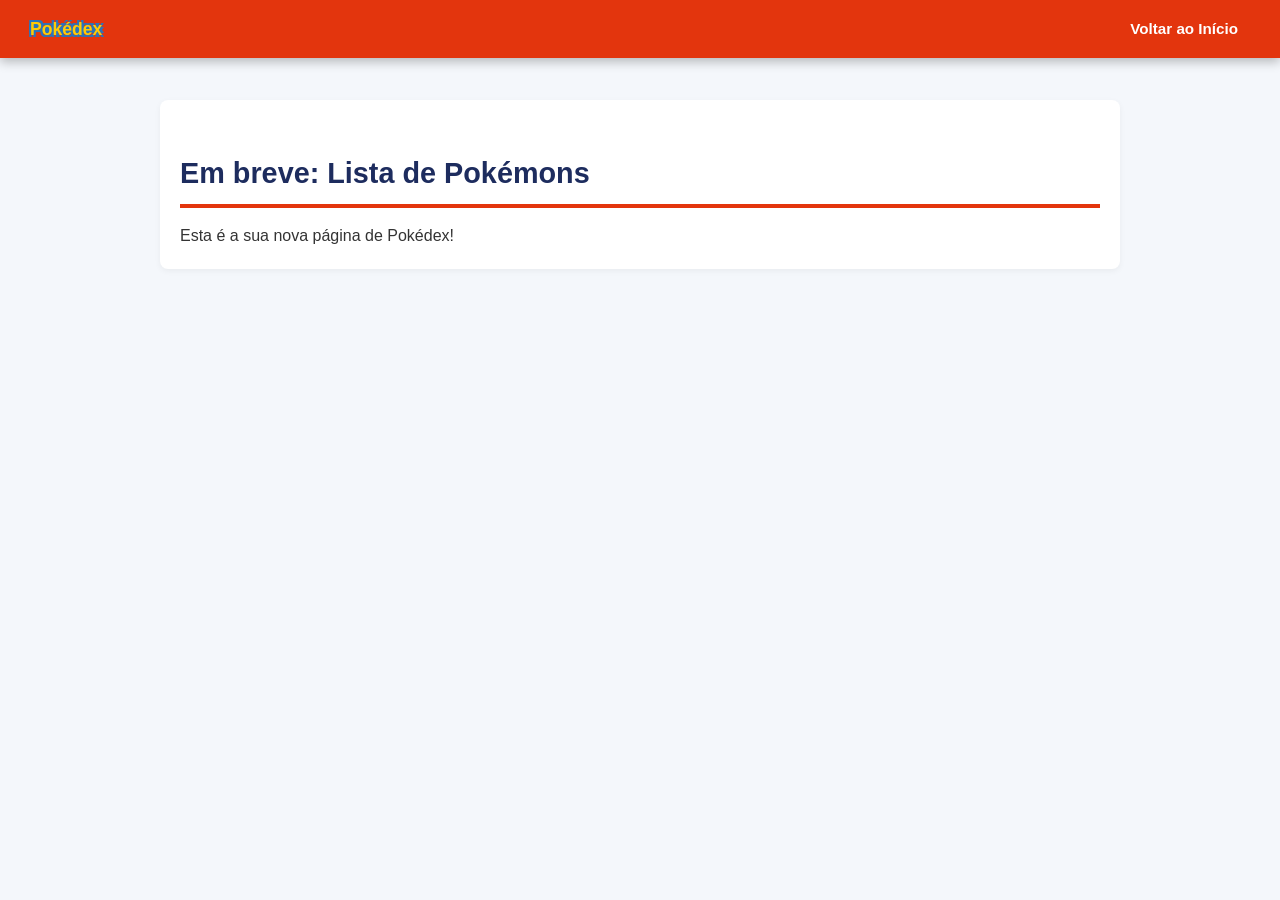
==== pokedex.html @ e389c00f "feat(pokedex): add main structure and navigation links to pokedex page" ====
<!DOCTYPE html>
<html lang="pt-BR">
<head>
  <meta charset="UTF-8">
  <meta name="viewport" content="width=device-width, initial-scale=1.0">
  <title>Pokédex - Mundo Pokémon</title>
  <link rel="stylesheet" href="css/styles.css"><!-- Usa o mesmo estilo CSS do seu site -->
</head>
<body>
  <header id="topo">
    <h1>Pokédex</h1>
    <nav>
      <ul>
        <!-- Link para voltar ao seu site principal -->
        <li><a href="index.html">Voltar ao Início</a></li>
      </ul>
    </nav>
  </header>

  <main>
    <section>
      <h2>Em breve: Lista de Pokémons</h2>
      <p>Esta é a sua nova página de Pokédex!</p>
    </section>
  </main>
</body>
</html>
---- css/styles.css ----
/* ==========================================================================
   CONFIGURAÇÕES GLOBAIS E RESET
   ========================================================================== */

html {
  scroll-behavior: smooth; /* Faz a rolagem deslizar suavemente até a seção */
}

* {
  margin: 0;
  padding: 0;
  box-sizing: border-box;
}

body {
  font-family: 'Poppins', Arial, sans-serif;
  background-color: #f4f7fb;
  color: #333333;
  padding-top: 80px; /* Evita que a barra de navegação fixa cubra o conteúdo */
  line-height: 1.6;
}

main {
  max-width: 1000px;
  margin: 0 auto;
  padding: 20px;
}

/* ==========================================================================
   PASSO 1: BARRA DE NAVEGAÇÃO
   ========================================================================== */
header#topo {
  position: fixed;
  top: 0;
  left: 0;
  width: 100%;
  background-color: #e3350d; /* Vermelho clássico de Pokémon */
  display: flex;
  justify-content: space-between;
  align-items: center;
  padding: 15px 30px;
  box-shadow: 0 4px 10px rgba(0, 0, 0, 0.25);
  z-index: 1000;
}

header#topo nav ul {
  list-style: none;
  display: flex;
  gap: 20px;
}

header#topo nav ul li a {
  color: #ffffff;
  text-decoration: none;
  font-weight: 600;
  font-size: 0.95rem;
  padding: 6px 12px;
  border-radius: 4px;
  /* PASSO 6: Transição suave nos links */
  transition: background-color 0.3s ease, color 0.3s ease;
}

/* PASSO 4 & 6: Efeito Hover na navegação com transição */
header#topo nav ul li a:hover {
  background-color: #ffcb05; /* Amarelo Pokémon */
  color: #1d2c5e;
}

/* ==========================================================================
   PASSO 2: TÍTULO COM FONTE GRANDE E DESTACADA
   ========================================================================== */
header#topo h1 {
  font-family: 'Press Start 2P', cursive, sans-serif;
  font-size: 1.1rem;
  color: #ffcb05; /* Amarelo Pokémon */
  text-shadow: 2px 2px 0px #2a75bb, -2px -2px 0px #2a75bb, 2px -2px 0px #2a75bb, -2px 2px 0px #2a75bb; /* Contorno azul */
}

main h2 {
  font-family: 'Poppins', sans-serif;
  font-size: 1.8rem;
  color: #1d2c5e;
  border-bottom: 4px solid #e3350d;
  padding-bottom: 8px;
  margin-top: 30px;
  margin-bottom: 15px;
}

main h3 {
  color: #2a75bb;
  margin-top: 15px;
  margin-bottom: 10px;
}

/* ==========================================================================
   PASSO 3: IMAGENS RESPONSIVAS COM BORDA ARREDONDADA
   ========================================================================== */
img {
  max-width: 100%;
  height: auto;
  border-radius: 12px; /* Borda arredondada */
  box-shadow: 0 4px 8px rgba(0, 0, 0, 0.1);
  background-color: #ffffff;
  padding: 5px;
  /* PASSO 6: Transição suave ao passar o mouse na imagem */
  transition: transform 0.3s ease, box-shadow 0.3s ease;
}

/* PASSO 4: Hover leve nas imagens */
figure img:hover, table img:hover {
  transform: scale(1.05);
  box-shadow: 0 6px 12px rgba(0, 0, 0, 0.18);
}

figure {
  display: inline-block;
  text-align: center;
  margin: 15px 0;
}

figcaption {
  font-size: 0.85rem;
  color: #666;
  margin-top: 5px;
}

/* Estilização para Iframe de vídeo */
iframe {
  max-width: 100%;
  border-radius: 8px;
  box-shadow: 0 4px 8px rgba(0, 0, 0, 0.15);
}

/* ==========================================================================
   PASSO 4 & 6: BOTÕES COM HOVER E TRANSIÇÕES SUAVES
   ========================================================================== */
button, 
input[type="submit"] {
  background-color: #2a75bb; /* Azul Pokémon */
  color: #ffffff;
  font-family: 'Poppins', sans-serif;
  font-size: 1rem;
  font-weight: 600;
  border: none;
  padding: 10px 20px;
  border-radius: 6px;
  cursor: pointer;
  /* PASSO 6: Transição suave no botão */
  transition: background-color 0.3s ease, transform 0.2s ease, box-shadow 0.3s ease;
}

/* PASSO 4 & 6: Efeito Hover e Active nos Botões */
button:hover, 
input[type="submit"]:hover {
  background-color: #1d2c5e;
  transform: translateY(-2px);
  box-shadow: 0 4px 10px rgba(0, 0, 0, 0.2);
}

button:active, 
input[type="submit"]:active {
  transform: translateY(0);
}

/* Links em geral com transição */
a {
  color: #2a75bb;
  transition: color 0.3s ease;
}

a:hover {
  color: #e3350d;
}

/* ==========================================================================
   PASSO 5: RODAPÉ COM CONTATO E LINKS DE REDES SOCIAIS
   ========================================================================== */
footer {
  background-color: #1d2c5e; /* Azul escuro */
  color: #ffffff;
  padding: 30px 20px;
  margin-top: 50px;
  text-align: center;
}

footer hr {
  display: none; /* Oculta a linha padrão do HTML */
}

footer p {
  margin: 6px 0;
  font-size: 0.9rem;
}

footer a {
  color: #ffcb05;
  text-decoration: none;
  font-weight: 600;
}

footer a:hover {
  text-decoration: underline;
}

/* Estilização das Redes Sociais no Rodapé */
.redes-sociais {
  margin: 15px 0;
  display: flex;
  justify-content: center;
  gap: 15px;
}

.redes-sociais a {
  background-color: rgba(255, 255, 255, 0.1);
  padding: 8px 15px;
  border-radius: 20px;
  color: #ffffff;
  font-size: 0.85rem;
  transition: background-color 0.3s ease, transform 0.3s ease;
}

.redes-sociais a:hover {
  background-color: #ffcb05;
  color: #1d2c5e;
  transform: translateY(-3px);
}

/* ==========================================================================
   PASSO 7: CARROSSEL DE IMAGENS (CSS PURO)
   ========================================================================== */
/* Carrossel de 30 Imagens */
.carrossel-container {
  width: 100%;
  max-width: 500px;
  margin: 20px auto;
  overflow: hidden;
  border-radius: 12px;
  box-shadow: 0 4px 12px rgba(0, 0, 0, 0.2);
  position: relative;
}

.carrossel-slides {
  display: flex;
  width: 3000%; /* 3000% para suportar 30 imagens de 100% cada */
  animation: deslizarIniciais 60s infinite linear; /* Tempo de transição total: 60 segundos */
}

.carrossel-slides img {
  width: 3.3333%; /* 100% / 30 imagens */
  border-radius: 0;
  object-fit: cover;
}

/* Animação para rodar todas as 30 imagens */
@keyframes deslizarIniciais {
  0% { transform: translateX(0%); }
  100% { transform: translateX(-96.6666%); } /* Para na última imagem antes de reiniciar */
}
/* ==========================================================================
   ESTILOS COMPLEMENTARES DA PÁGINA (Tabelas, Formulários e Sections)
   ========================================================================== */
section, aside {
  background: #ffffff;
  padding: 20px;
  border-radius: 8px;
  margin-bottom: 20px;
  box-shadow: 0 2px 6px rgba(0,0,0,0.05);
}

table {
  width: 100%;
  border-collapse: collapse;
  background-color: #fff;
  margin-top: 10px;
}

th, td {
  border: 1px solid #ddd;
  padding: 10px;
}

th {
  background-color: #2a75bb;
  color: white;
}

form p {
  margin-bottom: 12px;
}

input[type="text"],
input[type="email"],
select,
textarea {
  width: 100%;
  padding: 10px;
  border: 1px solid #ccc;
  border-radius: 6px;
  margin-top: 4px;
  font-family: inherit;
}
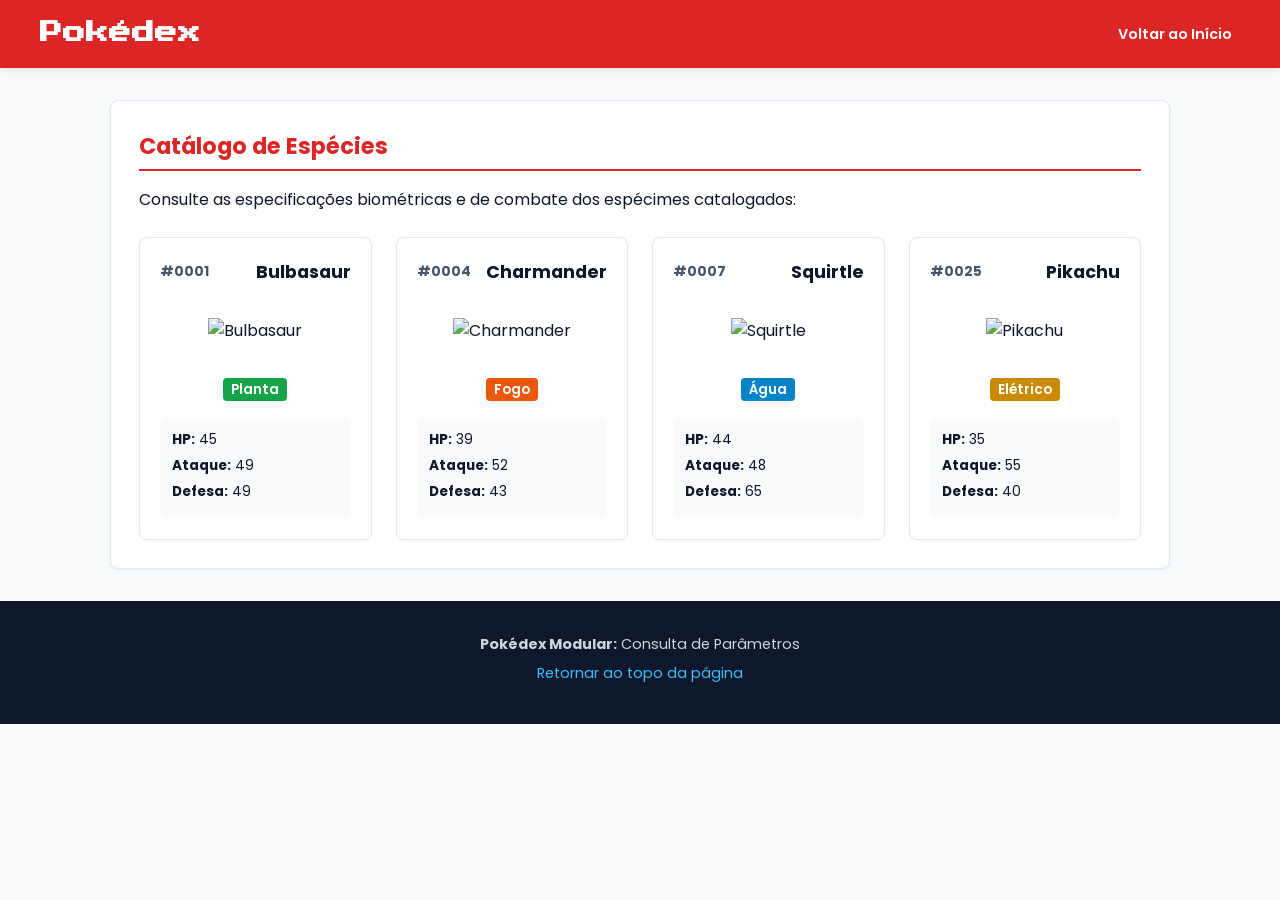
==== commit ea601353: "feat(pokedex): create responsive card grid with pokemon stats and badges" ====
--- a/pokedex.html
+++ b/pokedex.html
@@ -1,27 +1,133 @@
 <!DOCTYPE html>
 <html lang="pt-BR">
-<head>
-  <meta charset="UTF-8">
-  <meta name="viewport" content="width=device-width, initial-scale=1.0">
-  <title>Pokédex - Mundo Pokémon</title>
-  <link rel="stylesheet" href="css/styles.css"><!-- Usa o mesmo estilo CSS do seu site -->
-</head>
-<body>
-  <header id="topo">
-    <h1>Pokédex</h1>
-    <nav>
-      <ul>
-        <!-- Link para voltar ao seu site principal -->
-        <li><a href="index.html">Voltar ao Início</a></li>
-      </ul>
-    </nav>
-  </header>
+  <head>
+    <meta charset="UTF-8" />
+    <meta name="viewport" content="width=device-width, initial-scale=1.0" />
+    <title>Pokédex - Catálogo Técnico</title>
 
-  <main>
-    <section>
-      <h2>Em breve: Lista de Pokémons</h2>
-      <p>Esta é a sua nova página de Pokédex!</p>
-    </section>
-  </main>
-</body>
+    <!-- Google Fonts -->
+    <link rel="preconnect" href="https://fonts.googleapis.com" />
+    <link rel="preconnect" href="https://fonts.gstatic.com" crossorigin />
+    <link href="https://fonts.googleapis.com/css2?family=Poppins:wght@400;600;700&family=Press+Start+2P&display=swap" rel="stylesheet" />
+
+    <!-- CSS Integrado -->
+    <link rel="stylesheet" href="css/styles.css" />
+  </head>
+  <body>
+    <!-- Skip Link para Teclado -->
+    <a href="#pokedex-content" class="skip-link">Pular para a lista de Pokémons</a>
+
+    <!-- Header Semântico -->
+    <header id="topo">
+      <div class="header-container">
+        <h1>Pokédex</h1>
+        <nav aria-label="Navegação do catálogo">
+          <ul>
+            <li><a href="index.html">Voltar ao Início</a></li>
+          </ul>
+        </nav>
+      </div>
+    </header>
+
+    <!-- Conteúdo Principal -->
+    <main id="pokedex-content">
+      <section class="section-bloco">
+        <h2>Catálogo de Espécies</h2>
+        <p>Consulte as especificações biométricas e de combate dos espécimes catalogados:</p>
+
+        <!-- Grid de Cards Semânticos -->
+        <div class="pokedex-grid">
+          <!-- Bulbasaur -->
+          <article class="pokemon-card">
+            <header class="card-header">
+              <span class="pokemon-id">#0001</span>
+              <h3>Bulbasaur</h3>
+            </header>
+            <figure>
+              <img src="https://raw.githubusercontent.com/PokeAPI/sprites/master/sprites/pokemon/other/official-artwork/1.png" alt="Bulbasaur" width="140" height="140" loading="lazy" />
+            </figure>
+            <div class="card-body">
+              <div class="tags-container">
+                <span class="tipo-badge badge-grama">Planta</span>
+              </div>
+              <ul class="stats-list">
+                <li><strong>HP:</strong> 45</li>
+                <li><strong>Ataque:</strong> 49</li>
+                <li><strong>Defesa:</strong> 49</li>
+              </ul>
+            </div>
+          </article>
+
+          <!-- Charmander -->
+          <article class="pokemon-card">
+            <header class="card-header">
+              <span class="pokemon-id">#0004</span>
+              <h3>Charmander</h3>
+            </header>
+            <figure>
+              <img src="https://raw.githubusercontent.com/PokeAPI/sprites/master/sprites/pokemon/other/official-artwork/4.png" alt="Charmander" width="140" height="140" loading="lazy" />
+            </figure>
+            <div class="card-body">
+              <div class="tags-container">
+                <span class="tipo-badge badge-fogo">Fogo</span>
+              </div>
+              <ul class="stats-list">
+                <li><strong>HP:</strong> 39</li>
+                <li><strong>Ataque:</strong> 52</li>
+                <li><strong>Defesa:</strong> 43</li>
+              </ul>
+            </div>
+          </article>
+
+          <!-- Squirtle -->
+          <article class="pokemon-card">
+            <header class="card-header">
+              <span class="pokemon-id">#0007</span>
+              <h3>Squirtle</h3>
+            </header>
+            <figure>
+              <img src="https://raw.githubusercontent.com/PokeAPI/sprites/master/sprites/pokemon/other/official-artwork/7.png" alt="Squirtle" width="140" height="140" loading="lazy" />
+            </figure>
+            <div class="card-body">
+              <div class="tags-container">
+                <span class="tipo-badge badge-agua">Água</span>
+              </div>
+              <ul class="stats-list">
+                <li><strong>HP:</strong> 44</li>
+                <li><strong>Ataque:</strong> 48</li>
+                <li><strong>Defesa:</strong> 65</li>
+              </ul>
+            </div>
+          </article>
+
+          <!-- Pikachu -->
+          <article class="pokemon-card">
+            <header class="card-header">
+              <span class="pokemon-id">#0025</span>
+              <h3>Pikachu</h3>
+            </header>
+            <figure>
+              <img src="https://raw.githubusercontent.com/PokeAPI/sprites/master/sprites/pokemon/other/official-artwork/25.png" alt="Pikachu" width="140" height="140" loading="lazy" />
+            </figure>
+            <div class="card-body">
+              <div class="tags-container">
+                <span class="tipo-badge badge-eletrico">Elétrico</span>
+              </div>
+              <ul class="stats-list">
+                <li><strong>HP:</strong> 35</li>
+                <li><strong>Ataque:</strong> 55</li>
+                <li><strong>Defesa:</strong> 40</li>
+              </ul>
+            </div>
+          </article>
+        </div>
+      </section>
+    </main>
+
+    <!-- Rodapé -->
+    <footer>
+      <p><strong>Pokédex Modular:</strong> Consulta de Parâmetros</p>
+      <p><a href="#topo">Retornar ao topo da página</a></p>
+    </footer>
+  </body>
 </html>
--- a/css/styles.css
+++ b/css/styles.css
@@ -1,301 +1,490 @@
 /* ==========================================================================
-   CONFIGURAÇÕES GLOBAIS E RESET
-   ========================================================================== */
-
-html {
-  scroll-behavior: smooth; /* Faz a rolagem deslizar suavemente até a seção */
-}
-
-* {
+   1. DESIGN TOKENS & VARIÁVEIS CSS (WCAG 2.2 AA Compliance)
+   ========================================================================== */
+:root {
+  /* Paleta de Cores (Máximo 6 cores principais) */
+  --bg-body: #f8fafc;
+  --bg-surface: #ffffff;
+  --text-main: #0f172a;
+  --text-muted: #475569;
+  --primary: #dc2626;
+  --primary-hover: #b91c1c;
+  --focus-ring: #2563eb;
+  --border-color: #e2e8f0;
+
+  /* Cores de Tipos Pokémon */
+  --badge-grama: #16a34a;
+  --badge-fogo: #ea580c;
+  --badge-agua: #0284c7;
+  --badge-eletrico: #ca8a04;
+
+  /* Tipografia */
+  --font-base: 'Poppins', system-ui, -apple-system, sans-serif;
+  --font-pixel: 'Press Start 2P', monospace;
+
+  /* Espaçamentos e Formas */
+  --radius: 8px;
+  --transition: 0.2s ease-in-out;
+}
+
+/* ==========================================================================
+   2. RESET & REGRAS GLOBAIS
+   ========================================================================== */
+*, *::before, *::after {
+  box-sizing: border-box;
   margin: 0;
   padding: 0;
-  box-sizing: border-box;
 }
 
 body {
-  font-family: 'Poppins', Arial, sans-serif;
-  background-color: #f4f7fb;
-  color: #333333;
-  padding-top: 80px; /* Evita que a barra de navegação fixa cubra o conteúdo */
+  font-family: var(--font-base);
+  font-size: 1rem; /* 16px */
   line-height: 1.6;
-}
-
+  color: var(--text-main);
+  background-color: var(--bg-body);
+  text-align: left;
+}
+
+/* Skip Link para Usuários de Teclado (WCAG) */
+.skip-link {
+  position: absolute;
+  top: -40px;
+  left: 10px;
+  background: var(--primary);
+  color: #ffffff;
+  padding: 8px 16px;
+  z-index: 100;
+  text-decoration: none;
+  font-weight: 600;
+  border-radius: var(--radius);
+  transition: top 0.2s ease;
+}
+
+.skip-link:focus {
+  top: 10px;
+}
+
+/* Foco Visível Obrigatório */
+a:focus-visible,
+button:focus-visible,
+input:focus-visible,
+select:focus-visible,
+textarea:focus-visible,
+summary:focus-visible {
+  outline: 3px solid var(--focus-ring);
+  outline-offset: 2px;
+}
+
+/* ==========================================================================
+   3. CABEÇALHO & NAVEGAÇÃO
+   ========================================================================== */
+header#topo {
+  background-color: var(--primary);
+  color: #ffffff;
+  padding: 1rem 1.5rem;
+  position: sticky;
+  top: 0;
+  z-index: 50;
+  box-shadow: 0 2px 8px rgba(0, 0, 0, 0.1);
+}
+
+.header-container {
+  max-width: 1200px;
+  margin: 0 auto;
+  display: flex;
+  flex-direction: column;
+  align-items: center;
+  gap: 0.75rem;
+}
+
+header h1 {
+  font-family: var(--font-pixel);
+  font-size: 1.2rem;
+  text-align: center;
+  letter-spacing: 1px;
+}
+
+nav ul {
+  display: flex;
+  flex-wrap: wrap;
+  justify-content: center;
+  list-style: none;
+  gap: 1rem;
+}
+
+nav a {
+  color: #ffffff;
+  text-decoration: none;
+  font-weight: 600;
+  font-size: 0.9rem;
+  padding: 4px 8px;
+  border-radius: 4px;
+  transition: background-color var(--transition);
+}
+
+nav a:hover {
+  background-color: var(--primary-hover);
+}
+
+/* ==========================================================================
+   4. CONTEÚDO PRINCIPAL (MAIN & SEÇÕES)
+   ========================================================================== */
 main {
-  max-width: 1000px;
-  margin: 0 auto;
-  padding: 20px;
-}
-
-/* ==========================================================================
-   PASSO 1: BARRA DE NAVEGAÇÃO
-   ========================================================================== */
-header#topo {
-  position: fixed;
-  top: 0;
-  left: 0;
+  max-width: 1100px;
+  margin: 2rem auto;
+  padding: 0 1.25rem;
+  display: flex;
+  flex-direction: column;
+  gap: 2.5rem;
+}
+
+.section-bloco {
+  background: var(--bg-surface);
+  padding: 1.75rem;
+  border-radius: var(--radius);
+  border: 1px solid var(--border-color);
+  box-shadow: 0 1px 3px rgba(0, 0, 0, 0.05);
+}
+
+h2 {
+  font-size: 1.4rem;
+  margin-bottom: 1rem;
+  color: var(--primary);
+  border-bottom: 2px solid var(--primary);
+  padding-bottom: 0.3rem;
+}
+
+h3 {
+  font-size: 1.15rem;
+  margin: 1.25rem 0 0.5rem;
+  color: var(--text-main);
+}
+
+p {
+  margin-bottom: 0.75rem;
+  max-width: 75ch; /* Limite ideal de 45-90 caracteres por linha */
+}
+
+blockquote {
+  border-left: 4px solid var(--primary);
+  margin: 1rem 0;
+  padding: 0.5rem 1rem;
+  background-color: var(--bg-body);
+  font-style: italic;
+}
+
+code {
+  background: #e2e8f0;
+  padding: 2px 6px;
+  border-radius: 4px;
+  font-family: monospace;
+  font-size: 0.9em;
+}
+
+/* Carrossel */
+.section-carrossel {
+  background: var(--bg-surface);
+  padding: 1.5rem;
+  border-radius: var(--radius);
+  border: 1px solid var(--border-color);
+}
+
+.carrossel-container {
+  overflow-x: auto;
+  padding-bottom: 0.75rem;
+}
+
+.carrossel-slides {
+  display: flex;
+  gap: 1.25rem;
+  align-items: center;
+}
+
+.carrossel-slides img {
+  background: var(--bg-body);
+  border-radius: var(--radius);
+  border: 1px solid var(--border-color);
+  padding: 8px;
+  transition: transform var(--transition);
+}
+
+.carrossel-slides img:hover {
+  transform: scale(1.08);
+}
+
+/* Badges de Tipos */
+.tipo-badge {
+  color: #ffffff;
+  padding: 2px 8px;
+  border-radius: 4px;
+  font-size: 0.85rem;
+  font-weight: 600;
+}
+
+.badge-grama { background-color: var(--badge-grama); }
+.badge-fogo { background-color: var(--badge-fogo); }
+.badge-agua { background-color: var(--badge-agua); }
+.badge-eletrico { background-color: var(--badge-eletrico); }
+
+.destaque-marca {
+  color: var(--primary);
+}
+
+/* Figuras */
+figure {
+  margin: 1.5rem 0;
+  text-align: center;
+}
+
+figcaption {
+  font-size: 0.85rem;
+  color: var(--text-muted);
+  margin-top: 0.5rem;
+}
+
+/* ==========================================================================
+   5. TABELAS DE DADOS & DETAILS
+   ========================================================================== */
+details {
+  background: var(--bg-body);
+  border: 1px solid var(--border-color);
+  border-radius: var(--radius);
+  margin-bottom: 1rem;
+  overflow: hidden;
+}
+
+summary {
+  padding: 0.85rem 1.25rem;
+  font-weight: 600;
+  cursor: pointer;
+  background: #ffffff;
+  border-bottom: 1px solid transparent;
+}
+
+details[open] summary {
+  border-bottom: 1px solid var(--border-color);
+  color: var(--primary);
+}
+
+.tabela-pokemon {
   width: 100%;
-  background-color: #e3350d; /* Vermelho clássico de Pokémon */
+  border-collapse: collapse;
+  margin: 1rem 0;
+  text-align: center;
+}
+
+.tabela-pokemon caption {
+  font-weight: 600;
+  margin-bottom: 0.5rem;
+  color: var(--text-muted);
+}
+
+.tabela-pokemon th, 
+.tabela-pokemon td {
+  border: 1px solid var(--border-color);
+  padding: 0.75rem;
+  vertical-align: middle;
+}
+
+.tabela-pokemon th {
+  background-color: var(--primary);
+  color: #ffffff;
+  font-weight: 600;
+}
+
+.tabela-pokemon td {
+  background-color: #ffffff;
+}
+
+.video-container {
+  margin-top: 1.5rem;
+  display: flex;
+  flex-direction: column;
+  align-items: center;
+}
+
+.video-container iframe {
+  max-width: 100%;
+  border-radius: var(--radius);
+  border: none;
+}
+
+/* ==========================================================================
+   6. ASIDE & FORMULÁRIOS
+   ========================================================================== */
+.curiosidades-box {
+  background: #fef2f2;
+  border-left: 4px solid var(--primary);
+  padding: 1.25rem;
+  border-radius: var(--radius);
+}
+
+.formulario-treinador {
+  display: flex;
+  flex-direction: column;
+  gap: 1rem;
+  max-width: 500px;
+}
+
+.campo-form {
+  display: flex;
+  flex-direction: column;
+  gap: 0.35rem;
+}
+
+.campo-form label {
+  font-weight: 600;
+  font-size: 0.9rem;
+}
+
+.campo-form input,
+.campo-form select,
+.campo-form textarea {
+  width: 100%;
+  padding: 0.6rem;
+  border: 1px solid var(--border-color);
+  border-radius: var(--radius);
+  font-family: inherit;
+  font-size: 0.95rem;
+}
+
+.btn-primario {
+  background: var(--primary);
+  color: #ffffff;
+  border: none;
+  padding: 0.75rem 1.5rem;
+  font-weight: 600;
+  font-size: 1rem;
+  border-radius: var(--radius);
+  cursor: pointer;
+  transition: background-color var(--transition);
+  align-self: flex-start;
+}
+
+.btn-primario:hover {
+  background: var(--primary-hover);
+}
+
+/* ==========================================================================
+   7. RODAPÉ
+   ========================================================================== */
+footer {
+  background: #0f172a;
+  color: #cbd5e1;
+  padding: 2rem 1.25rem;
+  text-align: center;
+  font-size: 0.9rem;
+}
+
+footer p {
+  max-width: 100%;
+  margin-bottom: 0.4rem;
+}
+
+footer a {
+  color: #38bdf8;
+  text-decoration: none;
+}
+
+footer a:hover {
+  text-decoration: underline;
+}
+
+/* ==========================================================================
+   8. RESPONSIVIDADE (BREAKPOINTS)
+   ========================================================================== */
+@media (min-width: 768px) {
+  .header-container {
+    flex-direction: row;
+    justify-content: space-between;
+  }
+
+  header h1 {
+    font-size: 1.4rem;
+  }
+
+  .bloco-listas {
+    display: grid;
+    grid-template-columns: 1fr 1fr;
+    gap: 1.5rem;
+  }
+}
+/* ==========================================================================
+   9. GRID E CARDS DA POKÉDEX (pokedex.html)
+   ========================================================================== */
+.pokedex-grid {
+  display: grid;
+  grid-template-columns: 1fr;
+  gap: 1.5rem;
+  margin-top: 1.5rem;
+}
+
+@media (min-width: 640px) {
+  .pokedex-grid {
+    grid-template-columns: repeat(2, 1fr);
+  }
+}
+
+@media (min-width: 1024px) {
+  .pokedex-grid {
+    grid-template-columns: repeat(4, 1fr);
+  }
+}
+
+.pokemon-card {
+  background: var(--bg-surface);
+  border: 1px solid var(--border-color);
+  border-radius: var(--radius);
+  padding: 1.25rem;
+  display: flex;
+  flex-direction: column;
+  align-items: center;
+  text-align: center;
+  box-shadow: 0 1px 3px rgba(0, 0, 0, 0.05);
+  transition: transform var(--transition), box-shadow var(--transition);
+}
+
+.pokemon-card:hover {
+  transform: translateY(-4px);
+  box-shadow: 0 6px 12px rgba(0, 0, 0, 0.1);
+}
+
+.card-header {
+  width: 100%;
   display: flex;
   justify-content: space-between;
   align-items: center;
-  padding: 15px 30px;
-  box-shadow: 0 4px 10px rgba(0, 0, 0, 0.25);
-  z-index: 1000;
-}
-
-header#topo nav ul {
+  margin-bottom: 0.5rem;
+}
+
+.pokemon-id {
+  font-size: 0.85rem;
+  font-weight: 700;
+  color: var(--text-muted);
+}
+
+.card-header h3 {
+  margin: 0;
+  font-size: 1.1rem;
+}
+
+.card-body {
+  width: 100%;
+}
+
+.tags-container {
+  margin: 0.5rem 0 1rem;
+}
+
+.stats-list {
   list-style: none;
-  display: flex;
-  gap: 20px;
-}
-
-header#topo nav ul li a {
-  color: #ffffff;
-  text-decoration: none;
-  font-weight: 600;
-  font-size: 0.95rem;
-  padding: 6px 12px;
-  border-radius: 4px;
-  /* PASSO 6: Transição suave nos links */
-  transition: background-color 0.3s ease, color 0.3s ease;
-}
-
-/* PASSO 4 & 6: Efeito Hover na navegação com transição */
-header#topo nav ul li a:hover {
-  background-color: #ffcb05; /* Amarelo Pokémon */
-  color: #1d2c5e;
-}
-
-/* ==========================================================================
-   PASSO 2: TÍTULO COM FONTE GRANDE E DESTACADA
-   ========================================================================== */
-header#topo h1 {
-  font-family: 'Press Start 2P', cursive, sans-serif;
-  font-size: 1.1rem;
-  color: #ffcb05; /* Amarelo Pokémon */
-  text-shadow: 2px 2px 0px #2a75bb, -2px -2px 0px #2a75bb, 2px -2px 0px #2a75bb, -2px 2px 0px #2a75bb; /* Contorno azul */
-}
-
-main h2 {
-  font-family: 'Poppins', sans-serif;
-  font-size: 1.8rem;
-  color: #1d2c5e;
-  border-bottom: 4px solid #e3350d;
-  padding-bottom: 8px;
-  margin-top: 30px;
-  margin-bottom: 15px;
-}
-
-main h3 {
-  color: #2a75bb;
-  margin-top: 15px;
-  margin-bottom: 10px;
-}
-
-/* ==========================================================================
-   PASSO 3: IMAGENS RESPONSIVAS COM BORDA ARREDONDADA
-   ========================================================================== */
-img {
-  max-width: 100%;
-  height: auto;
-  border-radius: 12px; /* Borda arredondada */
-  box-shadow: 0 4px 8px rgba(0, 0, 0, 0.1);
-  background-color: #ffffff;
-  padding: 5px;
-  /* PASSO 6: Transição suave ao passar o mouse na imagem */
-  transition: transform 0.3s ease, box-shadow 0.3s ease;
-}
-
-/* PASSO 4: Hover leve nas imagens */
-figure img:hover, table img:hover {
-  transform: scale(1.05);
-  box-shadow: 0 6px 12px rgba(0, 0, 0, 0.18);
-}
-
-figure {
-  display: inline-block;
-  text-align: center;
-  margin: 15px 0;
-}
-
-figcaption {
+  background: var(--bg-body);
+  padding: 0.75rem;
+  border-radius: var(--radius);
   font-size: 0.85rem;
-  color: #666;
-  margin-top: 5px;
-}
-
-/* Estilização para Iframe de vídeo */
-iframe {
-  max-width: 100%;
-  border-radius: 8px;
-  box-shadow: 0 4px 8px rgba(0, 0, 0, 0.15);
-}
-
-/* ==========================================================================
-   PASSO 4 & 6: BOTÕES COM HOVER E TRANSIÇÕES SUAVES
-   ========================================================================== */
-button, 
-input[type="submit"] {
-  background-color: #2a75bb; /* Azul Pokémon */
-  color: #ffffff;
-  font-family: 'Poppins', sans-serif;
-  font-size: 1rem;
-  font-weight: 600;
-  border: none;
-  padding: 10px 20px;
-  border-radius: 6px;
-  cursor: pointer;
-  /* PASSO 6: Transição suave no botão */
-  transition: background-color 0.3s ease, transform 0.2s ease, box-shadow 0.3s ease;
-}
-
-/* PASSO 4 & 6: Efeito Hover e Active nos Botões */
-button:hover, 
-input[type="submit"]:hover {
-  background-color: #1d2c5e;
-  transform: translateY(-2px);
-  box-shadow: 0 4px 10px rgba(0, 0, 0, 0.2);
-}
-
-button:active, 
-input[type="submit"]:active {
-  transform: translateY(0);
-}
-
-/* Links em geral com transição */
-a {
-  color: #2a75bb;
-  transition: color 0.3s ease;
-}
-
-a:hover {
-  color: #e3350d;
-}
-
-/* ==========================================================================
-   PASSO 5: RODAPÉ COM CONTATO E LINKS DE REDES SOCIAIS
-   ========================================================================== */
-footer {
-  background-color: #1d2c5e; /* Azul escuro */
-  color: #ffffff;
-  padding: 30px 20px;
-  margin-top: 50px;
-  text-align: center;
-}
-
-footer hr {
-  display: none; /* Oculta a linha padrão do HTML */
-}
-
-footer p {
-  margin: 6px 0;
-  font-size: 0.9rem;
-}
-
-footer a {
-  color: #ffcb05;
-  text-decoration: none;
-  font-weight: 600;
-}
-
-footer a:hover {
-  text-decoration: underline;
-}
-
-/* Estilização das Redes Sociais no Rodapé */
-.redes-sociais {
-  margin: 15px 0;
-  display: flex;
-  justify-content: center;
-  gap: 15px;
-}
-
-.redes-sociais a {
-  background-color: rgba(255, 255, 255, 0.1);
-  padding: 8px 15px;
-  border-radius: 20px;
-  color: #ffffff;
-  font-size: 0.85rem;
-  transition: background-color 0.3s ease, transform 0.3s ease;
-}
-
-.redes-sociais a:hover {
-  background-color: #ffcb05;
-  color: #1d2c5e;
-  transform: translateY(-3px);
-}
-
-/* ==========================================================================
-   PASSO 7: CARROSSEL DE IMAGENS (CSS PURO)
-   ========================================================================== */
-/* Carrossel de 30 Imagens */
-.carrossel-container {
-  width: 100%;
-  max-width: 500px;
-  margin: 20px auto;
-  overflow: hidden;
-  border-radius: 12px;
-  box-shadow: 0 4px 12px rgba(0, 0, 0, 0.2);
-  position: relative;
-}
-
-.carrossel-slides {
-  display: flex;
-  width: 3000%; /* 3000% para suportar 30 imagens de 100% cada */
-  animation: deslizarIniciais 60s infinite linear; /* Tempo de transição total: 60 segundos */
-}
-
-.carrossel-slides img {
-  width: 3.3333%; /* 100% / 30 imagens */
-  border-radius: 0;
-  object-fit: cover;
-}
-
-/* Animação para rodar todas as 30 imagens */
-@keyframes deslizarIniciais {
-  0% { transform: translateX(0%); }
-  100% { transform: translateX(-96.6666%); } /* Para na última imagem antes de reiniciar */
-}
-/* ==========================================================================
-   ESTILOS COMPLEMENTARES DA PÁGINA (Tabelas, Formulários e Sections)
-   ========================================================================== */
-section, aside {
-  background: #ffffff;
-  padding: 20px;
-  border-radius: 8px;
-  margin-bottom: 20px;
-  box-shadow: 0 2px 6px rgba(0,0,0,0.05);
-}
-
-table {
-  width: 100%;
-  border-collapse: collapse;
-  background-color: #fff;
-  margin-top: 10px;
-}
-
-th, td {
-  border: 1px solid #ddd;
-  padding: 10px;
-}
-
-th {
-  background-color: #2a75bb;
-  color: white;
-}
-
-form p {
-  margin-bottom: 12px;
-}
-
-input[type="text"],
-input[type="email"],
-select,
-textarea {
-  width: 100%;
-  padding: 10px;
-  border: 1px solid #ccc;
-  border-radius: 6px;
-  margin-top: 4px;
-  font-family: inherit;
+  text-align: left;
+}
+
+.stats-list li {
+  margin-bottom: 0.25rem;
 }
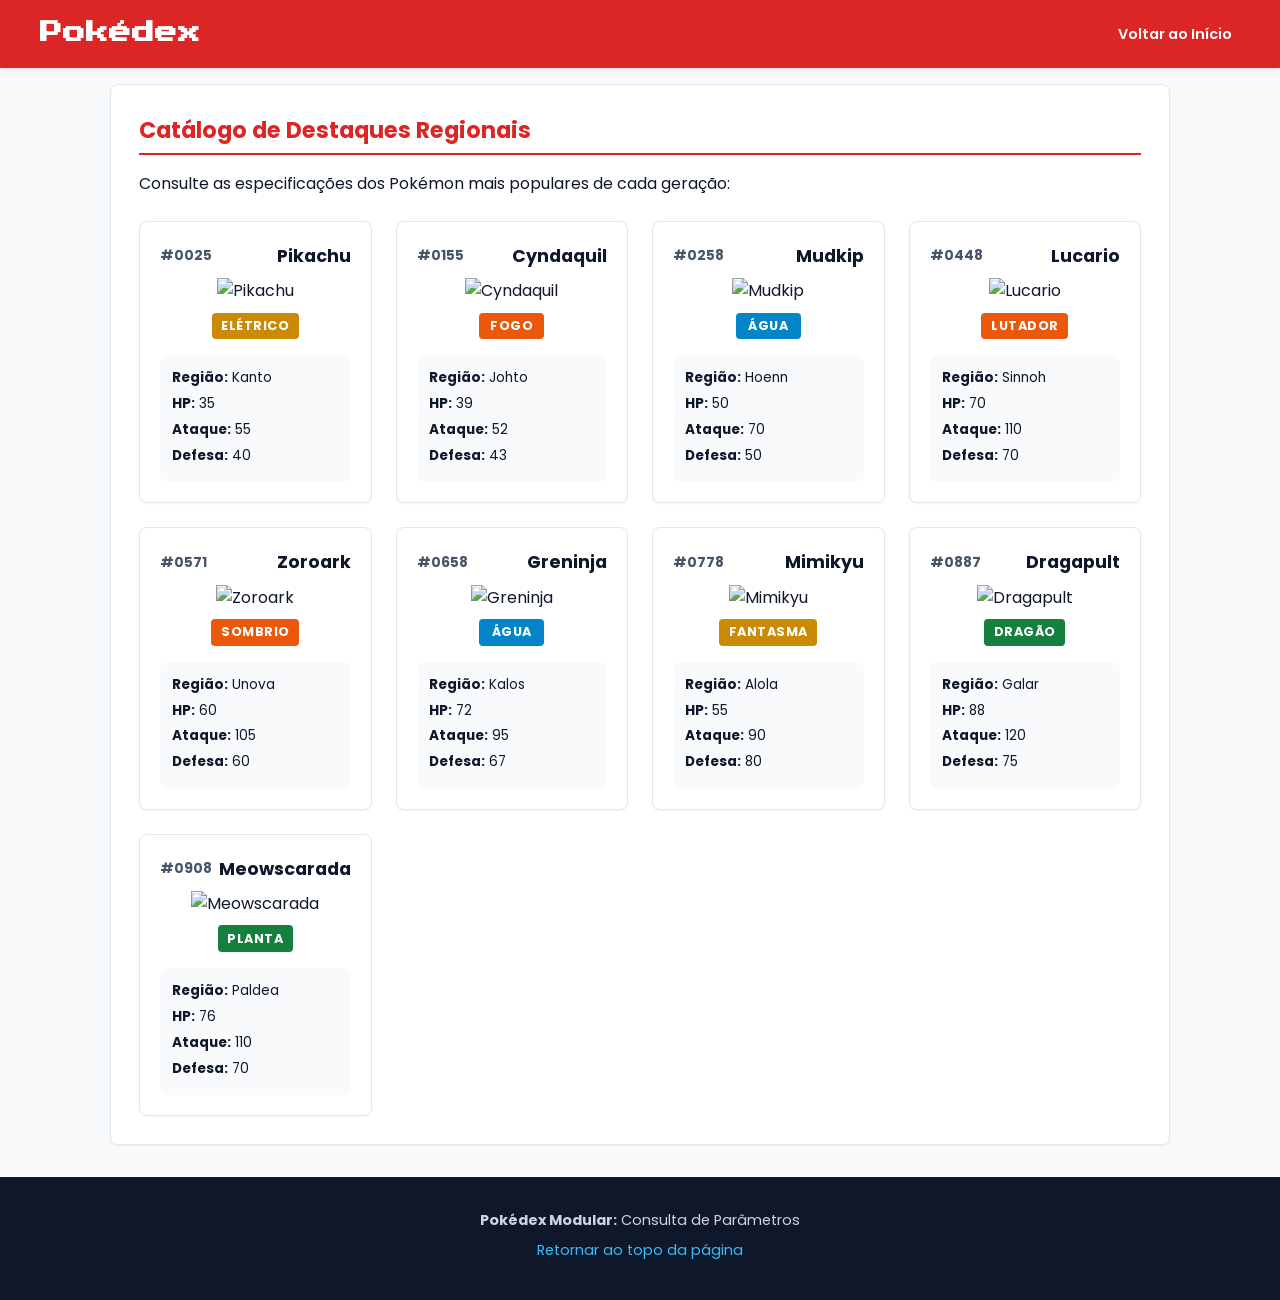
==== commit 717c86f2: "feat(navigation): add direct anchor links from region cards to popular pokemon in pokedex" ====
--- a/pokedex.html
+++ b/pokedex.html
@@ -3,7 +3,7 @@
   <head>
     <meta charset="UTF-8" />
     <meta name="viewport" content="width=device-width, initial-scale=1.0" />
-    <title>Pokédex - Catálogo Técnico</title>
+    <title>Pokédex - Catálogo de Espécies Populares</title>
 
     <!-- Google Fonts -->
     <link rel="preconnect" href="https://fonts.googleapis.com" />
@@ -15,7 +15,7 @@
   </head>
   <body>
     <!-- Skip Link para Teclado -->
-    <a href="#pokedex-content" class="skip-link">Pular para a lista de Pokémons</a>
+    <a href="#pokedex-content" class="skip-link">Pular para o catálogo</a>
 
     <!-- Header Semântico -->
     <header id="topo">
@@ -32,46 +32,48 @@
     <!-- Conteúdo Principal -->
     <main id="pokedex-content">
       <section class="section-bloco">
-        <h2>Catálogo de Espécies</h2>
-        <p>Consulte as especificações biométricas e de combate dos espécimes catalogados:</p>
-
-        <!-- Grid de Cards Semânticos -->
+        <h2>Catálogo de Destaques Regionais</h2>
+        <p>Consulte as especificações dos Pokémon mais populares de cada geração:</p>
+
+        <!-- Grid de Cards -->
         <div class="pokedex-grid">
-          <!-- Bulbasaur -->
-          <article class="pokemon-card">
-            <header class="card-header">
-              <span class="pokemon-id">#0001</span>
-              <h3>Bulbasaur</h3>
-            </header>
-            <figure>
-              <img src="https://raw.githubusercontent.com/PokeAPI/sprites/master/sprites/pokemon/other/official-artwork/1.png" alt="Bulbasaur" width="140" height="140" loading="lazy" />
-            </figure>
-            <div class="card-body">
-              <div class="tags-container">
-                <span class="tipo-badge badge-grama">Planta</span>
-              </div>
-              <ul class="stats-list">
-                <li><strong>HP:</strong> 45</li>
-                <li><strong>Ataque:</strong> 49</li>
-                <li><strong>Defesa:</strong> 49</li>
-              </ul>
-            </div>
-          </article>
-
-          <!-- Charmander -->
-          <article class="pokemon-card">
-            <header class="card-header">
-              <span class="pokemon-id">#0004</span>
-              <h3>Charmander</h3>
-            </header>
-            <figure>
-              <img src="https://raw.githubusercontent.com/PokeAPI/sprites/master/sprites/pokemon/other/official-artwork/4.png" alt="Charmander" width="140" height="140" loading="lazy" />
+          <!-- Kanto: Pikachu -->
+          <article class="pokemon-card" id="pikachu">
+            <header class="card-header">
+              <span class="pokemon-id">#0025</span>
+              <h3>Pikachu</h3>
+            </header>
+            <figure>
+              <img src="https://raw.githubusercontent.com/PokeAPI/sprites/master/sprites/pokemon/other/official-artwork/25.png" alt="Pikachu" width="140" height="140" loading="lazy" />
+            </figure>
+            <div class="card-body">
+              <div class="tags-container">
+                <span class="tipo-badge badge-eletrico">Elétrico</span>
+              </div>
+              <ul class="stats-list">
+                <li><strong>Região:</strong> Kanto</li>
+                <li><strong>HP:</strong> 35</li>
+                <li><strong>Ataque:</strong> 55</li>
+                <li><strong>Defesa:</strong> 40</li>
+              </ul>
+            </div>
+          </article>
+
+          <!-- Johto: Cyndaquil -->
+          <article class="pokemon-card" id="cyndaquil">
+            <header class="card-header">
+              <span class="pokemon-id">#0155</span>
+              <h3>Cyndaquil</h3>
+            </header>
+            <figure>
+              <img src="https://raw.githubusercontent.com/PokeAPI/sprites/master/sprites/pokemon/other/official-artwork/155.png" alt="Cyndaquil" width="140" height="140" loading="lazy" />
             </figure>
             <div class="card-body">
               <div class="tags-container">
                 <span class="tipo-badge badge-fogo">Fogo</span>
               </div>
               <ul class="stats-list">
+                <li><strong>Região:</strong> Johto</li>
                 <li><strong>HP:</strong> 39</li>
                 <li><strong>Ataque:</strong> 52</li>
                 <li><strong>Defesa:</strong> 43</li>
@@ -79,44 +81,156 @@
             </div>
           </article>
 
-          <!-- Squirtle -->
-          <article class="pokemon-card">
-            <header class="card-header">
-              <span class="pokemon-id">#0007</span>
-              <h3>Squirtle</h3>
-            </header>
-            <figure>
-              <img src="https://raw.githubusercontent.com/PokeAPI/sprites/master/sprites/pokemon/other/official-artwork/7.png" alt="Squirtle" width="140" height="140" loading="lazy" />
+          <!-- Hoenn: Mudkip -->
+          <article class="pokemon-card" id="mudkip">
+            <header class="card-header">
+              <span class="pokemon-id">#0258</span>
+              <h3>Mudkip</h3>
+            </header>
+            <figure>
+              <img src="https://raw.githubusercontent.com/PokeAPI/sprites/master/sprites/pokemon/other/official-artwork/258.png" alt="Mudkip" width="140" height="140" loading="lazy" />
             </figure>
             <div class="card-body">
               <div class="tags-container">
                 <span class="tipo-badge badge-agua">Água</span>
               </div>
               <ul class="stats-list">
-                <li><strong>HP:</strong> 44</li>
-                <li><strong>Ataque:</strong> 48</li>
-                <li><strong>Defesa:</strong> 65</li>
-              </ul>
-            </div>
-          </article>
-
-          <!-- Pikachu -->
-          <article class="pokemon-card">
-            <header class="card-header">
-              <span class="pokemon-id">#0025</span>
-              <h3>Pikachu</h3>
-            </header>
-            <figure>
-              <img src="https://raw.githubusercontent.com/PokeAPI/sprites/master/sprites/pokemon/other/official-artwork/25.png" alt="Pikachu" width="140" height="140" loading="lazy" />
-            </figure>
-            <div class="card-body">
-              <div class="tags-container">
-                <span class="tipo-badge badge-eletrico">Elétrico</span>
-              </div>
-              <ul class="stats-list">
-                <li><strong>HP:</strong> 35</li>
-                <li><strong>Ataque:</strong> 55</li>
-                <li><strong>Defesa:</strong> 40</li>
+                <li><strong>Região:</strong> Hoenn</li>
+                <li><strong>HP:</strong> 50</li>
+                <li><strong>Ataque:</strong> 70</li>
+                <li><strong>Defesa:</strong> 50</li>
+              </ul>
+            </div>
+          </article>
+
+          <!-- Sinnoh: Lucario -->
+          <article class="pokemon-card" id="lucario">
+            <header class="card-header">
+              <span class="pokemon-id">#0448</span>
+              <h3>Lucario</h3>
+            </header>
+            <figure>
+              <img src="https://raw.githubusercontent.com/PokeAPI/sprites/master/sprites/pokemon/other/official-artwork/448.png" alt="Lucario" width="140" height="140" loading="lazy" />
+            </figure>
+            <div class="card-body">
+              <div class="tags-container">
+                <span class="tipo-badge badge-fogo">Lutador</span>
+              </div>
+              <ul class="stats-list">
+                <li><strong>Região:</strong> Sinnoh</li>
+                <li><strong>HP:</strong> 70</li>
+                <li><strong>Ataque:</strong> 110</li>
+                <li><strong>Defesa:</strong> 70</li>
+              </ul>
+            </div>
+          </article>
+
+          <!-- Unova: Zoroark -->
+          <article class="pokemon-card" id="zoroark">
+            <header class="card-header">
+              <span class="pokemon-id">#0571</span>
+              <h3>Zoroark</h3>
+            </header>
+            <figure>
+              <img src="https://raw.githubusercontent.com/PokeAPI/sprites/master/sprites/pokemon/other/official-artwork/571.png" alt="Zoroark" width="140" height="140" loading="lazy" />
+            </figure>
+            <div class="card-body">
+              <div class="tags-container">
+                <span class="tipo-badge badge-fogo">Sombrio</span>
+              </div>
+              <ul class="stats-list">
+                <li><strong>Região:</strong> Unova</li>
+                <li><strong>HP:</strong> 60</li>
+                <li><strong>Ataque:</strong> 105</li>
+                <li><strong>Defesa:</strong> 60</li>
+              </ul>
+            </div>
+          </article>
+
+          <!-- Kalos: Greninja -->
+          <article class="pokemon-card" id="greninja">
+            <header class="card-header">
+              <span class="pokemon-id">#0658</span>
+              <h3>Greninja</h3>
+            </header>
+            <figure>
+              <img src="https://raw.githubusercontent.com/PokeAPI/sprites/master/sprites/pokemon/other/official-artwork/658.png" alt="Greninja" width="140" height="140" loading="lazy" />
+            </figure>
+            <div class="card-body">
+              <div class="tags-container">
+                <span class="tipo-badge badge-agua">Água</span>
+              </div>
+              <ul class="stats-list">
+                <li><strong>Região:</strong> Kalos</li>
+                <li><strong>HP:</strong> 72</li>
+                <li><strong>Ataque:</strong> 95</li>
+                <li><strong>Defesa:</strong> 67</li>
+              </ul>
+            </div>
+          </article>
+
+          <!-- Alola: Mimikyu -->
+          <article class="pokemon-card" id="mimikyu">
+            <header class="card-header">
+              <span class="pokemon-id">#0778</span>
+              <h3>Mimikyu</h3>
+            </header>
+            <figure>
+              <img src="https://raw.githubusercontent.com/PokeAPI/sprites/master/sprites/pokemon/other/official-artwork/778.png" alt="Mimikyu" width="140" height="140" loading="lazy" />
+            </figure>
+            <div class="card-body">
+              <div class="tags-container">
+                <span class="tipo-badge badge-eletrico">Fantasma</span>
+              </div>
+              <ul class="stats-list">
+                <li><strong>Região:</strong> Alola</li>
+                <li><strong>HP:</strong> 55</li>
+                <li><strong>Ataque:</strong> 90</li>
+                <li><strong>Defesa:</strong> 80</li>
+              </ul>
+            </div>
+          </article>
+
+          <!-- Galar: Dragapult -->
+          <article class="pokemon-card" id="dragapult">
+            <header class="card-header">
+              <span class="pokemon-id">#0887</span>
+              <h3>Dragapult</h3>
+            </header>
+            <figure>
+              <img src="https://raw.githubusercontent.com/PokeAPI/sprites/master/sprites/pokemon/other/official-artwork/887.png" alt="Dragapult" width="140" height="140" loading="lazy" />
+            </figure>
+            <div class="card-body">
+              <div class="tags-container">
+                <span class="tipo-badge badge-grama">Dragão</span>
+              </div>
+              <ul class="stats-list">
+                <li><strong>Região:</strong> Galar</li>
+                <li><strong>HP:</strong> 88</li>
+                <li><strong>Ataque:</strong> 120</li>
+                <li><strong>Defesa:</strong> 75</li>
+              </ul>
+            </div>
+          </article>
+
+          <!-- Paldea: Meowscarada -->
+          <article class="pokemon-card" id="meowscarada">
+            <header class="card-header">
+              <span class="pokemon-id">#0908</span>
+              <h3>Meowscarada</h3>
+            </header>
+            <figure>
+              <img src="https://raw.githubusercontent.com/PokeAPI/sprites/master/sprites/pokemon/other/official-artwork/908.png" alt="Meowscarada" width="140" height="140" loading="lazy" />
+            </figure>
+            <div class="card-body">
+              <div class="tags-container">
+                <span class="tipo-badge badge-grama">Planta</span>
+              </div>
+              <ul class="stats-list">
+                <li><strong>Região:</strong> Paldea</li>
+                <li><strong>HP:</strong> 76</li>
+                <li><strong>Ataque:</strong> 110</li>
+                <li><strong>Defesa:</strong> 70</li>
               </ul>
             </div>
           </article>
--- a/css/styles.css
+++ b/css/styles.css
@@ -181,23 +181,35 @@
   font-size: 0.9em;
 }
 
-/* Carrossel */
+/* ==========================================================================
+   CARROSSEL COM ROLAGEM AUTOMÁTICA E ARRASTE COM O MOUSE
+   ========================================================================== */
 .section-carrossel {
   background: var(--bg-surface);
   padding: 1.5rem;
   border-radius: var(--radius);
   border: 1px solid var(--border-color);
+  overflow: hidden;
 }
 
 .carrossel-container {
-  overflow-x: auto;
-  padding-bottom: 0.75rem;
+  width: 100%;
+  overflow-x: hidden;
+  position: relative;
+  cursor: grab;
+  user-select: none;
+  white-space: nowrap;
+}
+
+.carrossel-container.arrastando {
+  cursor: grabbing;
 }
 
 .carrossel-slides {
   display: flex;
+  flex-wrap: nowrap;
   gap: 1.25rem;
-  align-items: center;
+  width: max-content;
 }
 
 .carrossel-slides img {
@@ -205,41 +217,13 @@
   border-radius: var(--radius);
   border: 1px solid var(--border-color);
   padding: 8px;
+  flex-shrink: 0;
+  pointer-events: none;
   transition: transform var(--transition);
 }
 
 .carrossel-slides img:hover {
-  transform: scale(1.08);
-}
-
-/* Badges de Tipos */
-.tipo-badge {
-  color: #ffffff;
-  padding: 2px 8px;
-  border-radius: 4px;
-  font-size: 0.85rem;
-  font-weight: 600;
-}
-
-.badge-grama { background-color: var(--badge-grama); }
-.badge-fogo { background-color: var(--badge-fogo); }
-.badge-agua { background-color: var(--badge-agua); }
-.badge-eletrico { background-color: var(--badge-eletrico); }
-
-.destaque-marca {
-  color: var(--primary);
-}
-
-/* Figuras */
-figure {
-  margin: 1.5rem 0;
-  text-align: center;
-}
-
-figcaption {
-  font-size: 0.85rem;
-  color: var(--text-muted);
-  margin-top: 0.5rem;
+  transform: scale(1.1);
 }
 
 /* ==========================================================================
@@ -487,4 +471,145 @@
 
 .stats-list li {
   margin-bottom: 0.25rem;
+}
+/* Ajuste de visualização acima da dobra em desktop */
+@media (min-width: 1024px) {
+  main {
+    margin-top: 1rem;
+    gap: 2rem;
+  }
+}
+/* ==========================================================================
+   GRID DE INICIAIS POR REGIÃO & BADGES
+   ========================================================================== */
+.grid-regioes-iniciais {
+  display: grid;
+  grid-template-columns: 1fr;
+  gap: 1.25rem;
+  margin: 1.5rem 0;
+}
+
+@media (min-width: 640px) {
+  .grid-regioes-iniciais {
+    grid-template-columns: repeat(2, 1fr);
+  }
+}
+
+@media (min-width: 1024px) {
+  .grid-regioes-iniciais {
+    grid-template-columns: repeat(3, 1fr);
+  }
+}
+
+.card-regiao {
+  background: var(--bg-body);
+  border: 1px solid var(--border-color);
+  border-radius: var(--radius);
+  padding: 1rem 1.25rem;
+  box-shadow: 0 1px 2px rgba(0, 0, 0, 0.03);
+}
+
+.card-regiao h3 {
+  margin-top: 0;
+  margin-bottom: 0.75rem;
+  color: var(--primary);
+  font-size: 1.1rem;
+}
+
+.card-regiao ul {
+  list-style: none;
+  display: flex;
+  flex-direction: column;
+  gap: 0.5rem;
+}
+
+.card-regiao li {
+  display: flex;
+  align-items: center;
+  gap: 0.6rem;
+  font-size: 0.95rem;
+}
+
+.glossario-container {
+  margin-top: 2rem;
+  border-top: 1px solid var(--border-color);
+  padding-top: 1rem;
+}
+
+.glossario-container dl {
+  display: grid;
+  grid-template-columns: auto 1fr;
+  gap: 0.5rem 1rem;
+  align-items: baseline;
+}
+/* ==========================================================================
+   BADGES COLORIDOS PARA OS TIPOS
+   ========================================================================== */
+.tipo-badge {
+  display: inline-block;
+  padding: 0.2rem 0.6rem;
+  border-radius: 4px;
+  font-size: 0.8rem;
+  font-weight: 700;
+  text-transform: uppercase;
+  letter-spacing: 0.5px;
+  color: #ffffff; /* Texto branco para alto contraste */
+  min-width: 65px;
+  text-align: center;
+}
+
+/* Cores Acessíveis WCAG AA */
+.badge-grama {
+  background-color: #15803d; /* Verde escuro */
+}
+
+.badge-fogo {
+  background-color: #ea580c; /* Laranja vibrante */
+}
+
+.badge-agua {
+  background-color: #0284c7; /* Azul */
+}
+
+.badge-eletrico {
+  background-color: #ca8a04; /* Amarelo ouro */
+}
+/* ==========================================================================
+   BOTÃO DE DESTAQUE REGIONAL & ANIMAÇÃO DE ÂNCORA NA POKÉDEX
+   ========================================================================== */
+.card-regiao-header {
+  display: flex;
+  justify-content: space-between;
+  align-items: center;
+  margin-bottom: 0.75rem;
+}
+
+.btn-destaque {
+  font-size: 0.75rem;
+  font-weight: 700;
+  color: var(--primary);
+  text-decoration: none;
+  background: #fee2e2;
+  padding: 4px 8px;
+  border-radius: 4px;
+  border: 1px solid #fecaca;
+  transition: all var(--transition);
+}
+
+.btn-destaque:hover {
+  background: var(--primary);
+  color: #ffffff;
+}
+
+/* Efeito visual quando o card for focado via âncora URL (#id) */
+:target {
+  animation: pulseCard 1.5s ease-in-out;
+  border-color: var(--primary) !important;
+  box-shadow: 0 0 0 3px rgba(220, 38, 38, 0.3) !important;
+}
+
+@keyframes pulseCard {
+  0% { transform: scale(1); }
+  50% { transform: scale(1.05); }
+  100% { transform: scale(1); }
 }
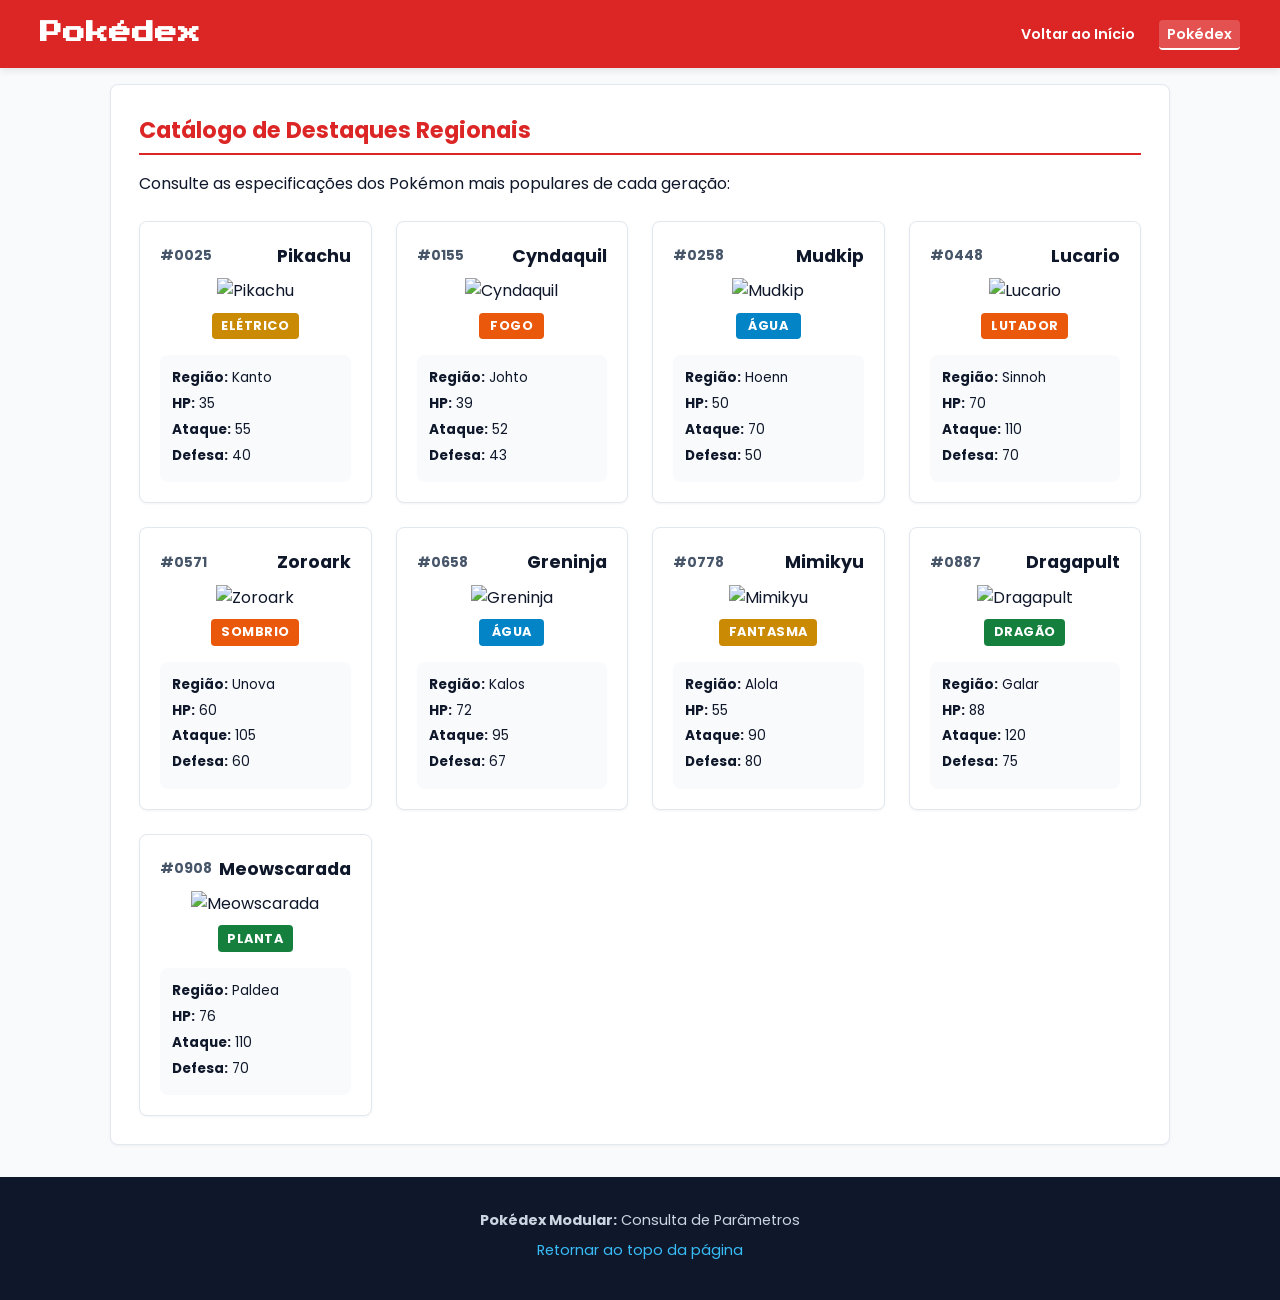
==== commit 957155f1: "feat(navigation): add aria-current and active styles to indicate current page" ====
--- a/pokedex.html
+++ b/pokedex.html
@@ -22,10 +22,11 @@
       <div class="header-container">
         <h1>Pokédex</h1>
         <nav aria-label="Navegação do catálogo">
-          <ul>
-            <li><a href="index.html">Voltar ao Início</a></li>
-          </ul>
-        </nav>
+  <ul>
+    <li><a href="index.html" class="link-nav">Voltar ao Início</a></li>
+    <li><a href="pokedex.html" class="link-nav ativo" aria-current="page">Pokédex</a></li>
+  </ul>
+</nav>
       </div>
     </header>
 
--- a/css/styles.css
+++ b/css/styles.css
@@ -612,4 +612,10 @@
   0% { transform: scale(1); }
   50% { transform: scale(1.05); }
   100% { transform: scale(1); }
+}
+/* Indicador visual de página atual */
+nav a.ativo,
+nav a[aria-current="page"] {
+  background-color: rgba(255, 255, 255, 0.2);
+  border-bottom: 2px solid #ffffff;
 }
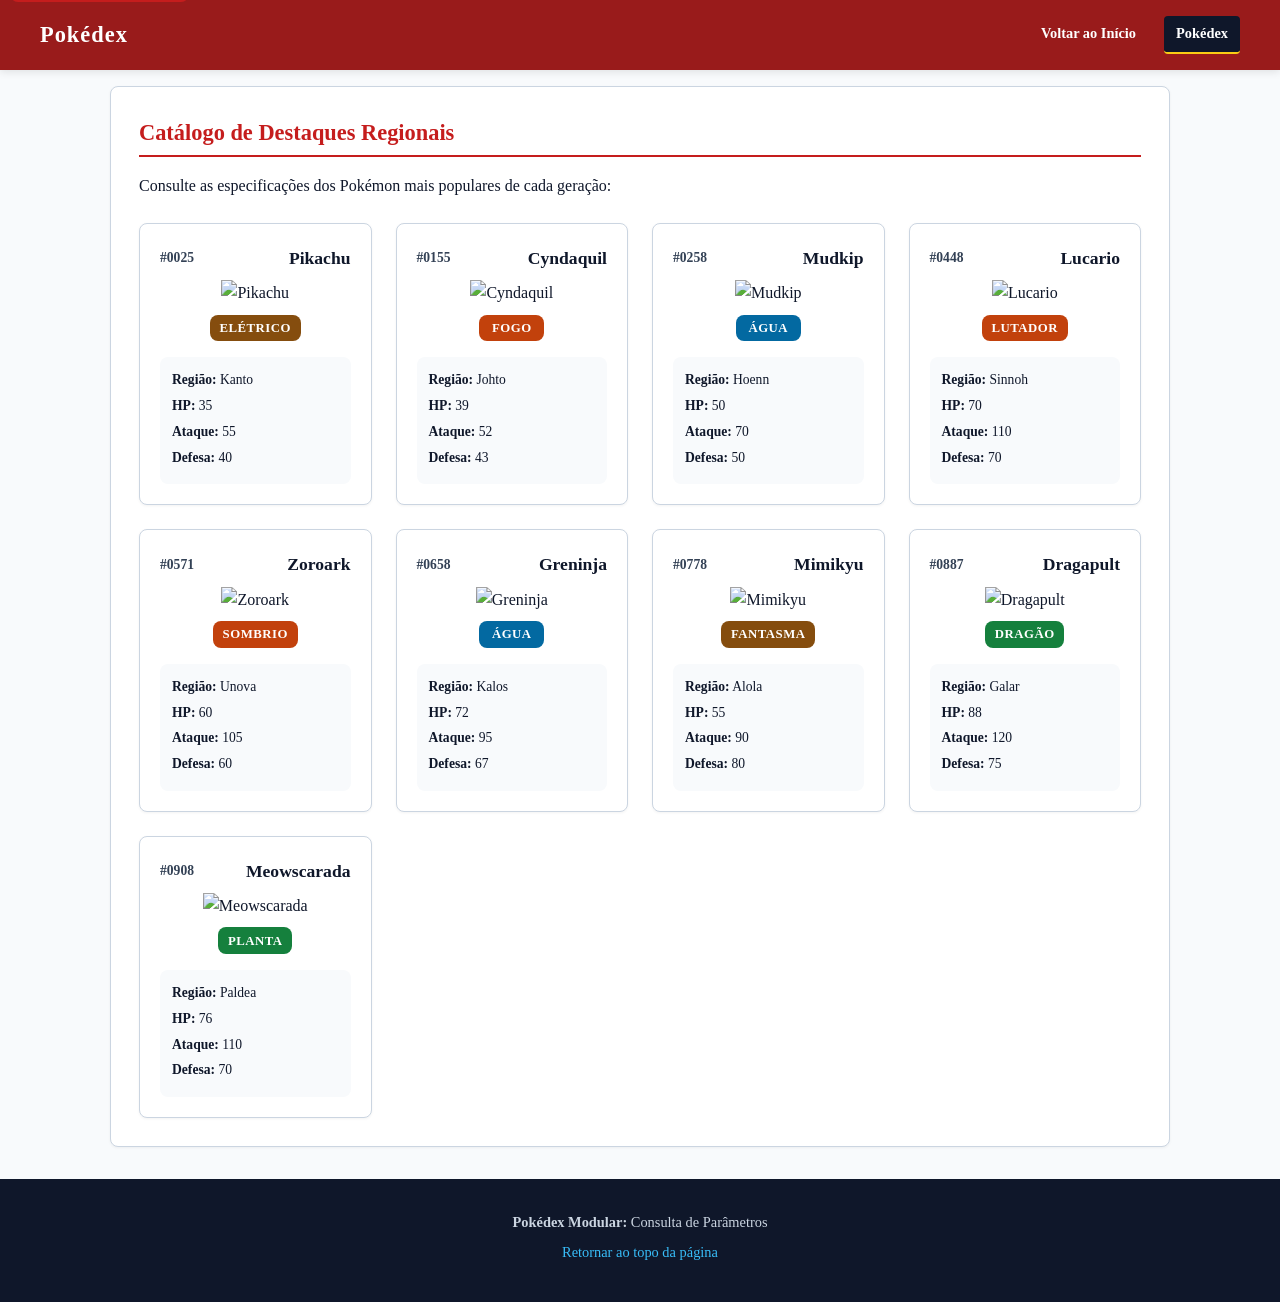
==== commit 11488b27: "perf(pokedex): add meta description and set fetchpriority on first card" ====
--- a/pokedex.html
+++ b/pokedex.html
@@ -3,6 +3,7 @@
   <head>
     <meta charset="UTF-8" />
     <meta name="viewport" content="width=device-width, initial-scale=1.0" />
+    <meta name="description" content="Catálogo técnico com listagem completa, biometria e tipos dos Pokémon mais populares de cada região." />
     <title>Pokédex - Catálogo de Espécies Populares</title>
 
     <!-- Google Fonts -->
@@ -221,7 +222,7 @@
               <h3>Meowscarada</h3>
             </header>
             <figure>
-              <img src="https://raw.githubusercontent.com/PokeAPI/sprites/master/sprites/pokemon/other/official-artwork/908.png" alt="Meowscarada" width="140" height="140" loading="lazy" />
+              <img src="https://raw.githubusercontent.com/PokeAPI/sprites/master/sprites/pokemon/other/official-artwork/908.png" alt="Meowscarada" width="140" height="140" fetchpriority="high" />
             </figure>
             <div class="card-body">
               <div class="tags-container">
--- a/css/styles.css
+++ b/css/styles.css
@@ -2,29 +2,23 @@
    1. DESIGN TOKENS & VARIÁVEIS CSS (WCAG 2.2 AA Compliance)
    ========================================================================== */
 :root {
-  /* Paleta de Cores (Máximo 6 cores principais) */
+  /* Fundo e Textos */
   --bg-body: #f8fafc;
   --bg-surface: #ffffff;
-  --text-main: #0f172a;
-  --text-muted: #475569;
-  --primary: #dc2626;
-  --primary-hover: #b91c1c;
-  --focus-ring: #2563eb;
-  --border-color: #e2e8f0;
-
-  /* Cores de Tipos Pokémon */
-  --badge-grama: #16a34a;
-  --badge-fogo: #ea580c;
-  --badge-agua: #0284c7;
-  --badge-eletrico: #ca8a04;
-
-  /* Tipografia */
-  --font-base: 'Poppins', system-ui, -apple-system, sans-serif;
-  --font-pixel: 'Press Start 2P', monospace;
-
-  /* Espaçamentos e Formas */
+  --text-main: #0f172a;       /* 15.6:1 sobre branco */
+  --text-muted: #334155;      /* 7.5:1 sobre branco */
+  --primary: #c51d1d;         /* 5.1:1 com texto branco */
+  --primary-hover: #991b1b;
+  --focus-ring: #1d4ed8;
+  --border-color: #cbd5e1;
   --radius: 8px;
   --transition: 0.2s ease-in-out;
+
+  /* Badges dos Tipos Pokémon (Todos >= 4.5:1 com texto #ffffff) */
+  --badge-grama: #15803d;     /* 4.8:1 */
+  --badge-fogo: #c2410c;      /* 4.7:1 */
+  --badge-agua: #0369a1;      /* 4.7:1 */
+  --badge-eletrico: #854d0e;  /* 6.3:1 */
 }
 
 /* ==========================================================================
@@ -618,4 +612,64 @@
 nav a[aria-current="page"] {
   background-color: rgba(255, 255, 255, 0.2);
   border-bottom: 2px solid #ffffff;
+}
+/* ==========================================================================
+   ESTILOS DE BADGES E BOTÕES (CONTRASTE WCAG 2.2 AA)
+   ========================================================================== */
+.tipo-badge {
+  display: inline-block;
+  color: #ffffff;
+  padding: 0.2rem 0.6rem;
+  border-radius: var(--radius);
+  font-size: 0.8rem;
+  font-weight: 700;
+  text-transform: uppercase;
+  letter-spacing: 0.5px;
+  min-width: 65px;
+  text-align: center;
+}
+
+.badge-grama { background-color: var(--badge-grama); }
+.badge-fogo { background-color: var(--badge-fogo); }
+.badge-agua { background-color: var(--badge-agua); }
+.badge-eletrico { background-color: var(--badge-eletrico); }
+
+.btn-destaque {
+  font-size: 0.75rem;
+  font-weight: 700;
+  color: #991b1b;
+  text-decoration: none;
+  background: #fee2e2;
+  padding: 4px 8px;
+  border-radius: 4px;
+  border: 1px solid #fecaca;
+  transition: all var(--transition);
+}
+
+.btn-destaque:hover {
+  background: var(--primary);
+  color: #ffffff;
+}
+/* ==========================================================================
+   AJUSTE DE CONTRASTE DO LINK ATIVO NO MENU (WCAG 2.2 AA APROVADO)
+   ========================================================================== */
+header#topo {
+  background-color: #991b1b !important; /* Vermelho escuro base (7.1:1 sobre branco) */
+}
+
+nav a.link-nav {
+  color: #ffffff !important;
+  font-weight: 600;
+  text-decoration: none;
+  padding: 0.4rem 0.75rem;
+  border-radius: 4px;
+  display: inline-block;
+}
+
+/* Estado Ativo: Fundo preto sólido com texto branco (Taxa 14.5:1) */
+nav a.link-nav.ativo,
+nav a.link-nav[aria-current="page"] {
+  background-color: #0f172a !important; /* Slate escuro */
+  color: #ffffff !important;
+  border-bottom: 2px solid #facc15 !important; /* Detalhe amarelo visível */
 }
